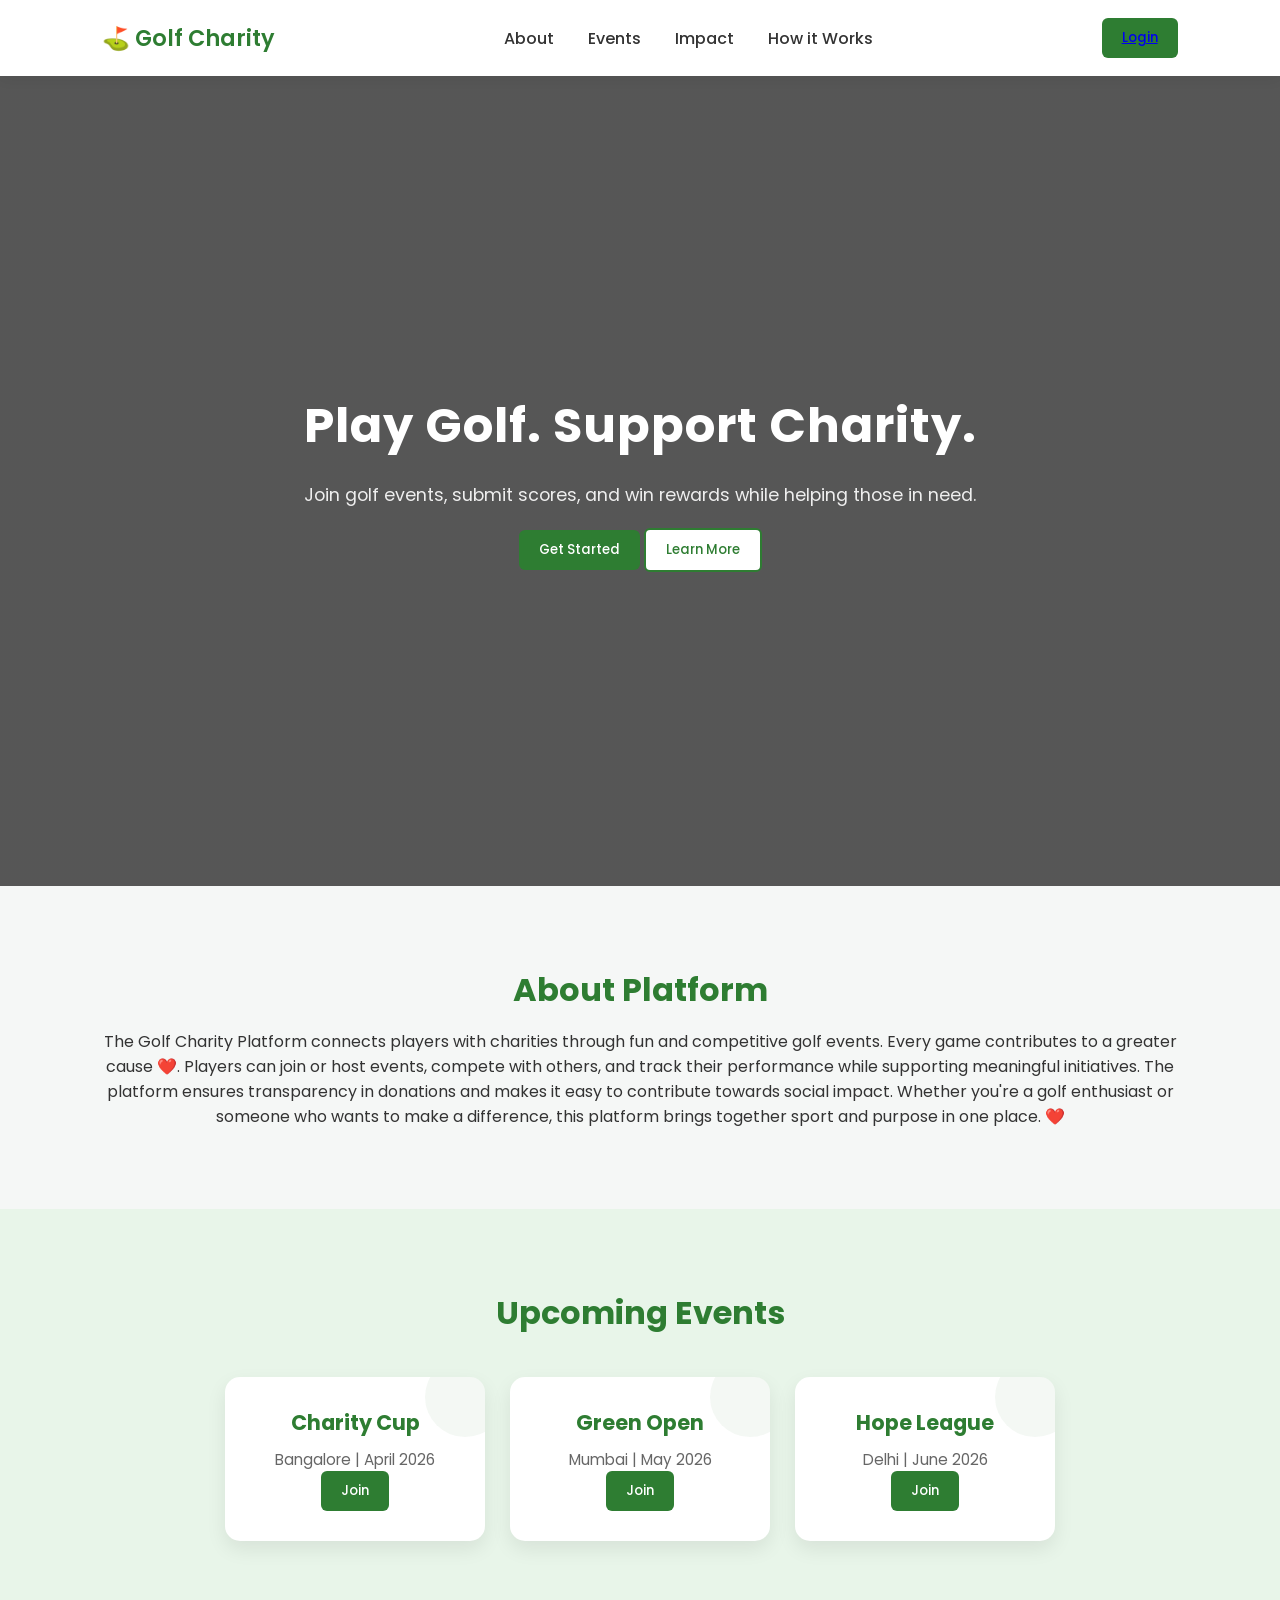
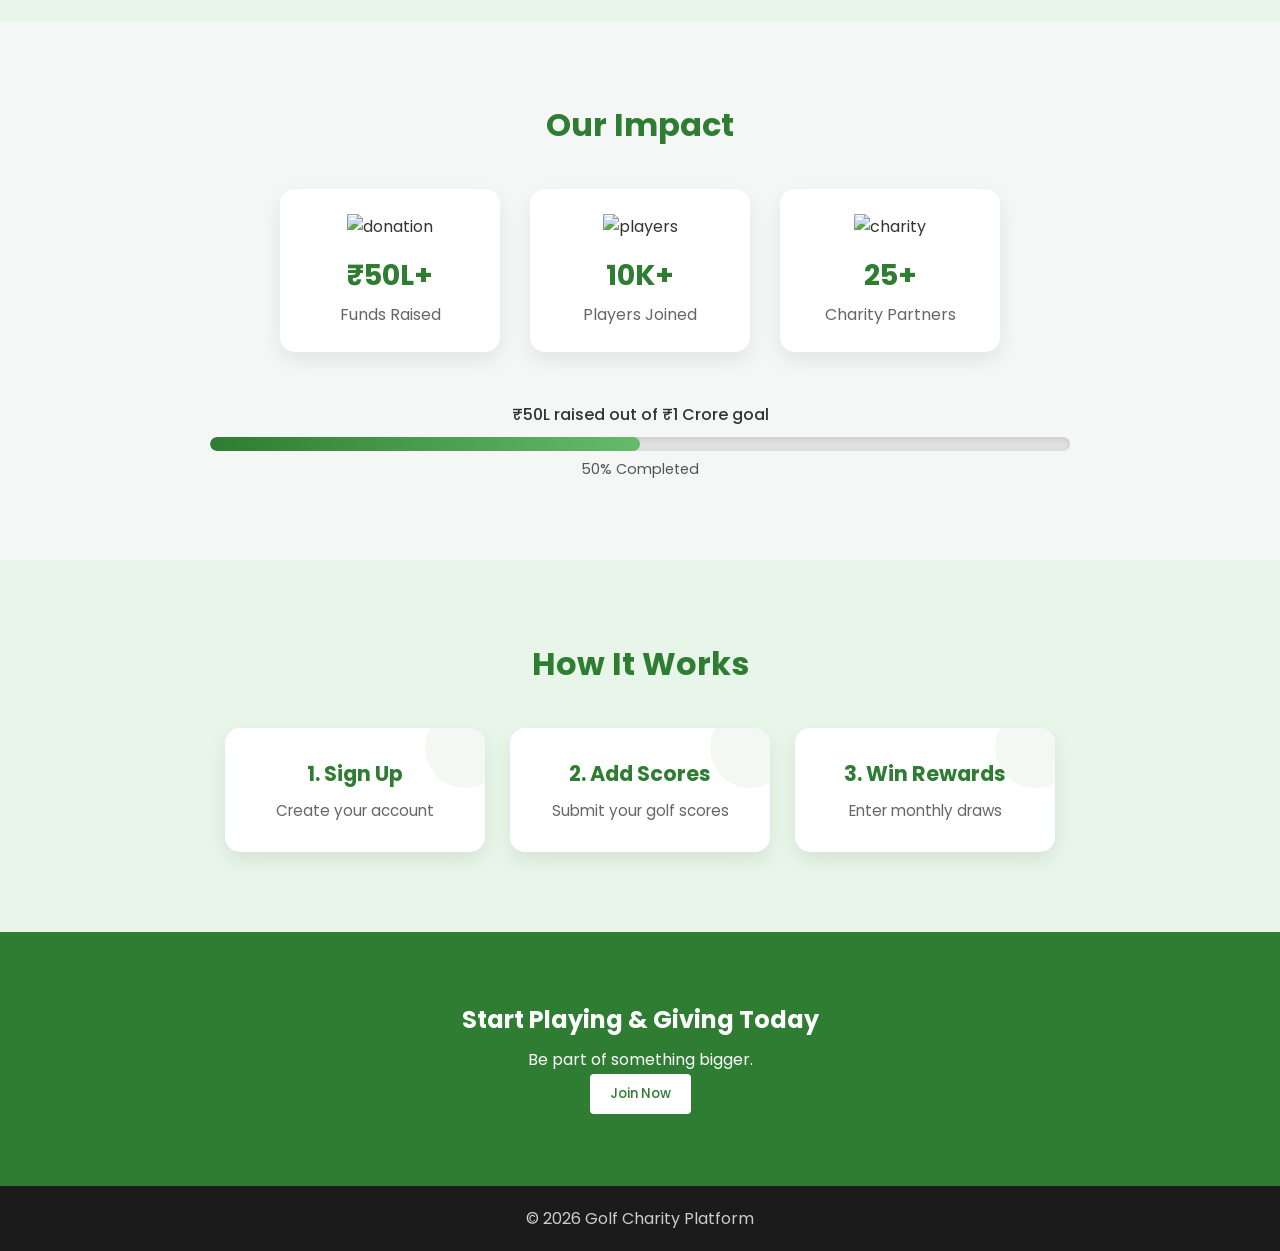
==== index.html @ 061b3ba7 "First commit" ====
<!DOCTYPE html>
<html lang="en">
<head>
  <meta charset="UTF-8">
  <meta name="viewport" content="width=device-width, initial-scale=1.0">
  <title>Golf Charity Platform</title>

  <link href="https://fonts.googleapis.com/css2?family=Poppins:wght@300;400;600&display=swap" rel="stylesheet">
  <link rel="stylesheet" href="css/style.css">
</head>

<body>

  <!-- NAVBAR -->
  <header class="navbar">
    <h2 class="logo">⛳ Golf Charity</h2>

    <div class="nav-links">
      <a href="#about">About</a>
      <a href="#events">Events</a>
      <a href="#impact">Impact</a>
      <a href="#how">How it Works</a>
    </div>

    <!-- NEW LOGIN DROPDOWN -->
    <div class="login-menu">
      <button class="btn btn-primary" >
        
          <a href="login.html">Login</a>
         <!-- <a href="login.html">Login</a> -->
      </button>
      <!-- <div class="dropdown">
       <a href="login.html?role=user">Login as User</a>
       <a href="login.html?role=admin">Login as Admin</a> -->

      <!-- <a href="signup.html?role=user">Signup as User</a>
      <a href="signup.html?role=admin">Signup as Admin</a> -->
      <!-- </div> -->
    </div>
  </header>


  <!-- HERO -->
  <section class="hero">
    <div>
      <h1>Play Golf. Support Charity.</h1>
      <p>Join golf events, submit scores, and win rewards while helping those in need.</p>

      <button class="btn btn-primary" onclick="window.location.href='login.html'">Get Started</button>
      <button class="btn btn-secondary" onclick="scrollToSection('about')">Learn More</button>
    </div>
  </section>

  


  <!-- ABOUT -->
  <section id="about" class="section">
    <h2>About Platform</h2>
    <p>
      The Golf Charity Platform connects players with charities through fun and competitive golf events. Every game contributes to a greater cause ❤️.

Players can join or host events, compete with others, and track their performance while supporting meaningful initiatives. The platform ensures transparency in donations and makes it easy to contribute towards social impact.

Whether you're a golf enthusiast or someone who wants to make a difference, this platform brings together sport and purpose in one place.
      ❤️
    </p>
  </section>


  <!-- EVENTS -->
  <section id="events" class="section light">
    <h2>Upcoming Events</h2>

    <div class="cards">
      <div class="card">
        <h3>Charity Cup</h3>
        <p>Bangalore | April 2026</p>
        <button class="btn btn-primary"  onclick="goToSignup()">Join</button>
      </div>

      <div class="card">
        <h3>Green Open</h3>
        <p>Mumbai | May 2026</p>
        <button class="btn btn-primary"  onclick="goToSignup()">Join</button>
      </div>

      <div class="card">
        <h3>Hope League</h3>
        <p>Delhi | June 2026</p>
        <button class="btn btn-primary"  onclick="goToSignup()">Join</button>
      </div>
    </div>
  </section>


  <!-- IMPACT -->
 <section id="impact" class="section">
  <h2>Our Impact</h2>

  <div class="impact">

    <div class="impact-card">
      <img src="https://cdn-icons-png.flaticon.com/512/3135/3135706.png" alt="donation">
      <h3>₹50L+</h3>
      <p>Funds Raised</p>
    </div>

    <div class="impact-card">
      <img src="https://cdn-icons-png.flaticon.com/512/847/847969.png" alt="players">
      <h3>10K+</h3>
      <p>Players Joined</p>
    </div>

    <div class="impact-card">
      <img src="https://cdn-icons-png.flaticon.com/512/1040/1040230.png" alt="charity">
      <h3>25+</h3>
      <p>Charity Partners</p>
    </div>
  </div>
   <!-- ADD HERE 👇 -->
  <div class="progress-box">
    <p>₹50L raised out of ₹1 Crore goal</p>

    <div class="progress-bar">
      <div class="progress-fill"></div>
    </div>

    <span class="progress-text">50% Completed</span>
  </div>
</section>


  <!-- HOW IT WORKS -->
  <section id="how" class="section light">
  <h2>How It Works</h2>

  <div class="cards">

    <!-- SIGNUP -->
    <a href="signup.html" class="card-link">
      <div class="card">
        <h3>1. Sign Up</h3>
        <p>Create your account</p>
      </div>
    </a>

    <!-- ADD SCORES -->
    <a href="login.html?redirect=addScore" class="card-link">
      <div class="card">
        <h3>2. Add Scores</h3>
        <p>Submit your golf scores</p>
      </div>
    </a>

    <!-- REWARDS -->
    <a href="login.html?redirect=rewards" class="card-link">
      <div class="card">
        <h3>3. Win Rewards</h3>
        <p>Enter monthly draws</p>
      </div>
    </a>

  </div>
</section>


  <!-- CTA -->
  <section class="cta">
    <h2>Start Playing & Giving Today</h2>
    <p>Be part of something bigger.</p>
    <button class="btn btn-secondary" onclick="goToSignup()">Join Now</button>
  </section>


  <!-- FOOTER -->
  <footer>
    <p>© 2026 Golf Charity Platform</p>
  </footer>

  <script src="js/index.js"></script>
</body>
</html>
---- css/style.css ----
* {
  margin: 0;
  padding: 0;
  box-sizing: border-box;
  font-family: 'Poppins', sans-serif;
}

body {
  background: #f5f7f6;
  color: #333;
  scroll-behavior: smooth;
}

/* NAVBAR */
.navbar {
  display: flex;
  justify-content: space-between;
  align-items: center;
  padding: 18px 8%;
  background: white;
  position: sticky;
  top: 0;
  z-index: 1000;
  box-shadow: 0 4px 12px rgba(0,0,0,0.05);
}

.logo {
  font-weight: 600;
  font-size: 1.4rem;
  color: #2e7d32;
}

.nav-links a {
  margin: 0 15px;
  text-decoration: none;
  color: #333;
  font-weight: 500;
  position: relative;
}

/* underline hover effect */
.nav-links a::after {
  content: "";
  position: absolute;
  width: 0%;
  height: 2px;
  bottom: -5px;
  left: 0;
  background: #2e7d32;
  transition: 0.3s;
}

.nav-links a:hover::after {
  width: 100%;
}

/* BUTTONS */
.btn {
  padding: 10px 20px;
  border-radius: 6px;
  border: none;
  cursor: pointer;
  font-weight: 500;
  transition: 0.3s;
}

.btn-primary {
  background: #2e7d32;
  color: white;
}

.btn-primary:hover {
  background: #256628;
}

.btn-secondary {
  background: white;
  border: 2px solid #2e7d32;
  color: #2e7d32;
}

.btn-secondary:hover {
  background: #2e7d32;
  color: white;
}

/* DROPDOWN LOGIN */
.login-menu {
  position: relative;
   
}

.dropdown{
  display: none;
  position: absolute;
  right: 0;
  top: 45px;
  background: white;
  border-radius: 8px;
  overflow: hidden;
  box-shadow: 0 8px 20px rgba(0,0,0,0.1);
  min-width: 160px;
}
.dropdown a {
  display: block;
  padding: 12px;
  cursor: pointer;
  transition: 0.2s;
}

.dropdown a:hover {
  background: #e8f5e9;
}

.login-menu:hover .dropdown {
  display: block;
}

.dropdown {
  display: none;
  position: absolute;
  right: 0;
  top: 45px;
  background: white;
  border-radius: 8px;
  overflow: hidden;
  box-shadow: 0 8px 20px rgba(0,0,0,0.1);
  min-width: 160px;
}

.dropdown a {
  display: block;
  padding: 12px;
  cursor: pointer;
  transition: 0.2s;
}

.dropdown a:hover {
  background: #e8f5e9;
}

.login-menu:hover .dropdown {
  display: block;
}

/* HERO */
.hero {
  height: 90vh;
  background: linear-gradient(rgba(0,0,0,0.65), rgba(0,0,0,0.65)),
              url('https://images.unsplash.com/photo-1599058917212-d750089bc07e');
  background-size: cover;
  background-position: center;
  display: flex;
  align-items: center;
  justify-content: center;
  text-align: center;
  color: white;
  padding: 0 20px;
}

.hero h1 {
  font-size: 3rem;
  letter-spacing: 1px;
}

.hero p {
  margin: 20px 0;
  font-size: 1.1rem;
  opacity: 0.9;
}

/* SECTIONS */
.section {
  padding: 80px 8%;
  text-align: center;
}

.section h2 {
  margin-bottom: 15px;
  font-size: 2rem;
  color: #2e7d32;
}

.light {
  background: #e8f5e9;
}




/* Make anchor behave like card */
.card-link {
  text-decoration: none;
  color: inherit;
  display: block;
}

/* Cards container (you already have, but enhanced) */
.cards {
  display: flex;
  gap: 25px;
  margin-top: 40px;
  flex-wrap: wrap;
  justify-content: center;
}

/* CARD STYLE */
.card {
  background: white;
  padding: 30px 20px;
  width: 260px;
  border-radius: 15px;
  text-align: center;
  box-shadow: 0 8px 20px rgba(0,0,0,0.08);
  transition: all 0.3s ease;
  position: relative;
  overflow: hidden;
}

/* Number styling (1,2,3) */
.card h3 {
  font-size: 1.3rem;
  color: #2e7d32;
  margin-bottom: 10px;
}

/* Description */
.card p {
  color: #666;
  font-size: 0.95rem;
}

/* Hover effect */
.card-link:hover .card {
  transform: translateY(-10px) scale(1.03);
  box-shadow: 0 15px 35px rgba(46,125,50,0.2);
}

/* Subtle top border animation */
.card::before {
  content: "";
  position: absolute;
  top: 0;
  left: 0;
  height: 4px;
  width: 0%;
  background: #2e7d32;
  transition: 0.3s;
}

.card-link:hover .card::before {
  width: 100%;
}

/* OPTIONAL: icon circle effect (future use) */
.card::after {
  content: "";
  position: absolute;
  width: 80px;
  height: 80px;
  background: rgba(46,125,50,0.05);
  border-radius: 50%;
  top: -20px;
  right: -20px;
}

/* Responsive */
@media (max-width: 768px) {
  .cards {
    flex-direction: column;
    align-items: center;
  }
}
/* IMPACT SECTION ENHANCED */
.impact {
  display: flex;
  justify-content: center;
  gap: 30px;
  flex-wrap: wrap;
  margin-top: 40px;
}

.impact-card {
  background: white;
  padding: 25px;
  border-radius: 15px;
  width: 220px;
  text-align: center;
  box-shadow: 0 8px 20px rgba(0,0,0,0.08);
  transition: 0.3s;
}

.impact-card img {
  width: 60px;
  margin-bottom: 15px;
}

.impact-card h3 {
  color: #2e7d32;
  font-size: 1.8rem;
}

.impact-card p {
  color: #666;
  margin-top: 5px;
}

/* Hover effect */
.impact-card:hover {
  transform: translateY(-10px) scale(1.03);
  box-shadow: 0 15px 30px rgba(0,0,0,0.12);
}

/* PROGRESS BOX */
.progress-box {
  margin-top: 50px;
  text-align: center;
}

.progress-box p {
  margin-bottom: 10px;
  font-weight: 500;
}

/* BAR */
.progress-bar {
  width: 80%;
  height: 14px;
  margin: auto;
  background: #e0e0e0;
  border-radius: 50px;
  overflow: hidden;
  box-shadow: inset 0 2px 5px rgba(0,0,0,0.1);
}

/* FILL WITH GRADIENT + ANIMATION */
.progress-fill {
  height: 100%;
  width: 0%;
  background: linear-gradient(90deg, #2e7d32, #66bb6a);
  border-radius: 50px;
  animation: loadProgress 2s ease forwards;
}

/* TEXT */
.progress-text {
  display: block;
  margin-top: 8px;
  font-size: 0.9rem;
  color: #555;
}

/* ANIMATION */
@keyframes loadProgress {
  from { width: 0; }
  to { width: 50%; }
}

/* CTA */
.cta {
  background: #2e7d32;
  color: white;
  padding: 70px 20px;
  text-align: center;
}

.cta h2 {
  margin-bottom: 10px;
}

/* FOOTER */
footer {
  background: #1b1b1b;
  color: #ccc;
  padding: 20px;
  text-align: center;
}

/* RESPONSIVE */
@media (max-width: 768px) {
  .hero h1 {
    font-size: 2rem;
  }

  .navbar {
    flex-direction: column;
  }

  .nav-links {
    margin: 10px 0;
  }

  .cards {
    flex-direction: column;
    align-items: center;
  }

  .impact {
    flex-direction: column;
    align-items: center;
  }
}
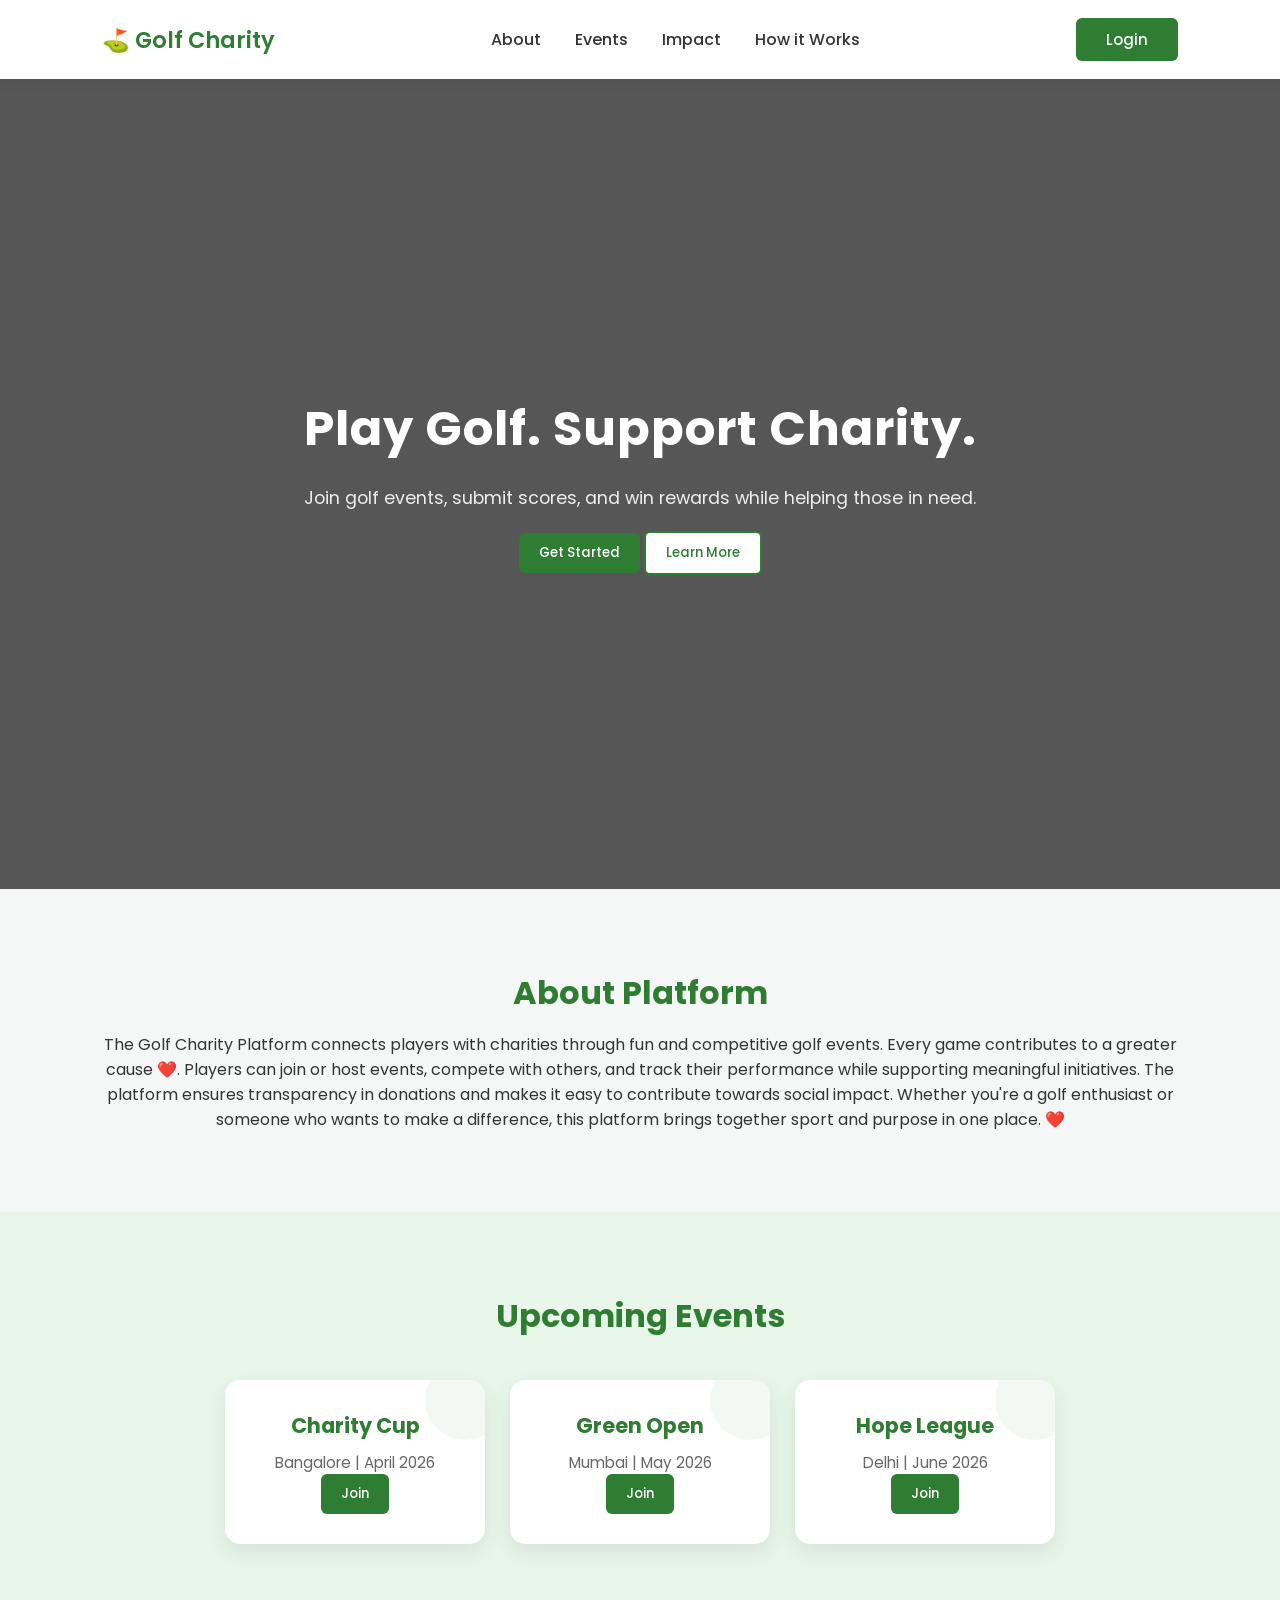
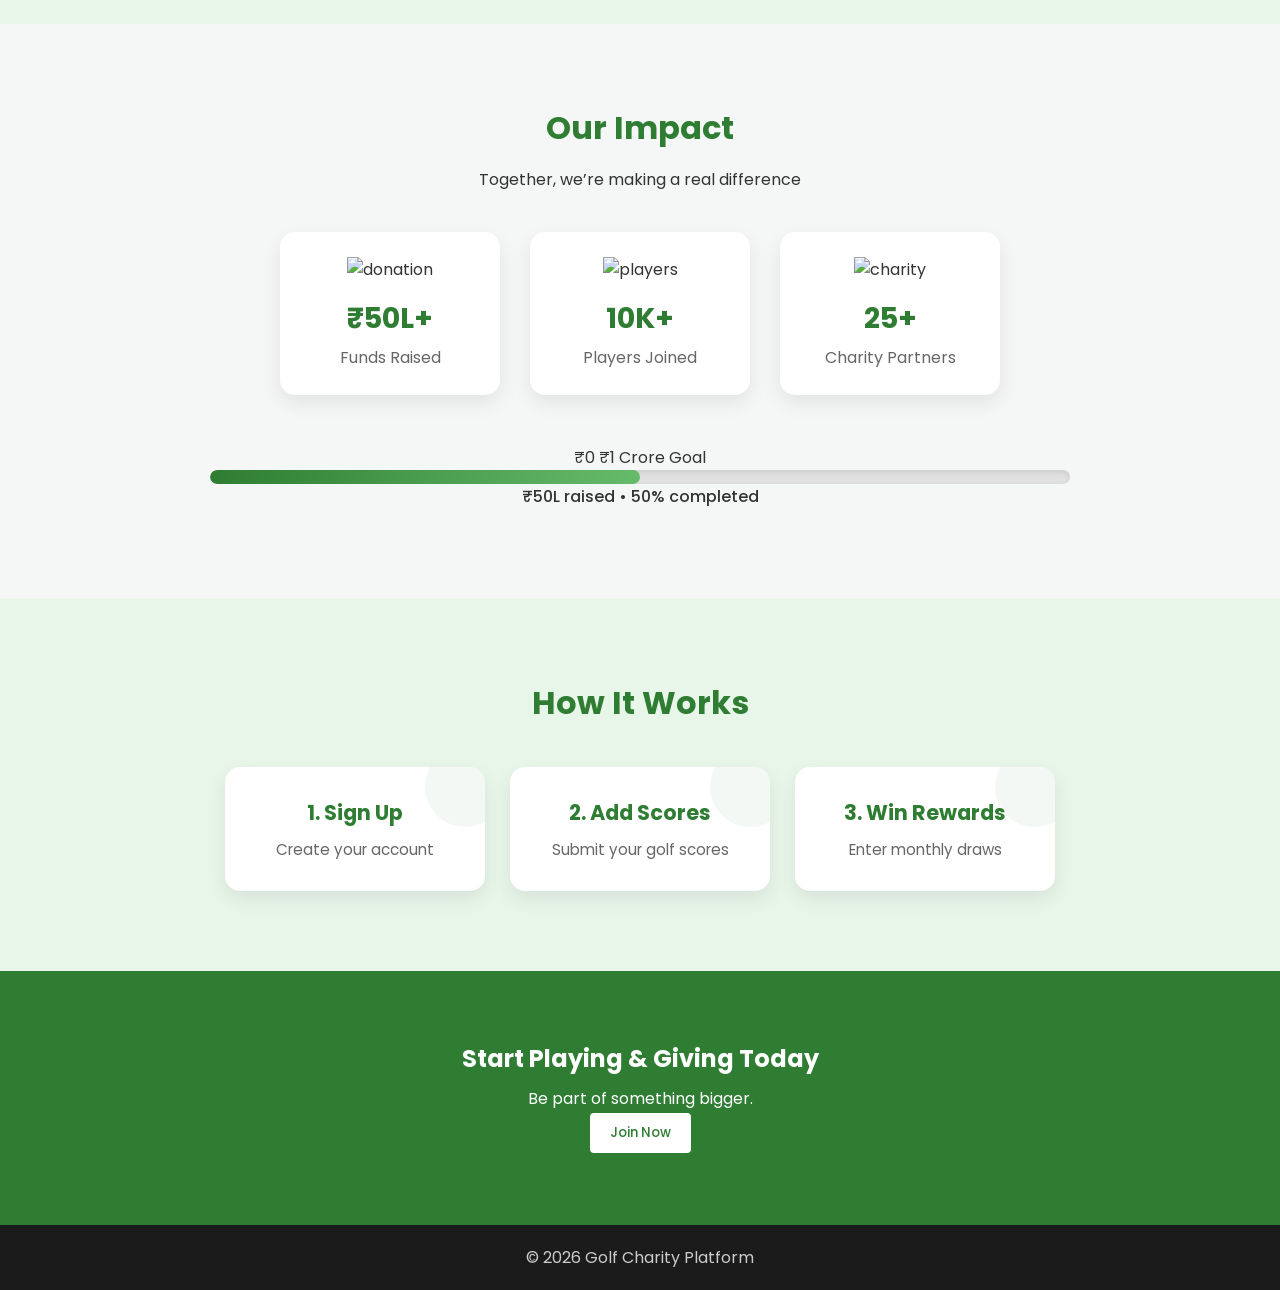
==== commit 552b18aa: "Fixed login issue and updated README" ====
--- a/index.html
+++ b/index.html
@@ -25,17 +25,9 @@
     <!-- NEW LOGIN DROPDOWN -->
     <div class="login-menu">
       <button class="btn btn-primary" >
-        
           <a href="login.html">Login</a>
          <!-- <a href="login.html">Login</a> -->
       </button>
-      <!-- <div class="dropdown">
-       <a href="login.html?role=user">Login as User</a>
-       <a href="login.html?role=admin">Login as Admin</a> -->
-
-      <!-- <a href="signup.html?role=user">Signup as User</a>
-      <a href="signup.html?role=admin">Signup as Admin</a> -->
-      <!-- </div> -->
     </div>
   </header>
 
@@ -97,36 +89,42 @@
   <!-- IMPACT -->
  <section id="impact" class="section">
   <h2>Our Impact</h2>
+  <p class="impact-subtitle">Together, we’re making a real difference</p>
 
   <div class="impact">
 
     <div class="impact-card">
       <img src="https://cdn-icons-png.flaticon.com/512/3135/3135706.png" alt="donation">
-      <h3>₹50L+</h3>
-      <p>Funds Raised</p>
+      <h3 class="impact-number">₹50L+</h3>
+      <p class="impact-label">Funds Raised</p>
     </div>
 
     <div class="impact-card">
       <img src="https://cdn-icons-png.flaticon.com/512/847/847969.png" alt="players">
-      <h3>10K+</h3>
-      <p>Players Joined</p>
+      <h3 class="impact-number">10K+</h3>
+      <p class="impact-label">Players Joined</p>
     </div>
 
     <div class="impact-card">
       <img src="https://cdn-icons-png.flaticon.com/512/1040/1040230.png" alt="charity">
-      <h3>25+</h3>
-      <p>Charity Partners</p>
+      <h3 class="impact-number">25+</h3>
+      <p class="impact-label">Charity Partners</p>
     </div>
+
   </div>
-   <!-- ADD HERE 👇 -->
+
+  <!-- Improved Progress -->
   <div class="progress-box">
-    <p>₹50L raised out of ₹1 Crore goal</p>
+    <div class="progress-header">
+      <span>₹0</span>
+      <span>₹1 Crore Goal</span>
+    </div>
 
     <div class="progress-bar">
       <div class="progress-fill"></div>
     </div>
 
-    <span class="progress-text">50% Completed</span>
+    <p class="progress-info">₹50L raised • 50% completed</p>
   </div>
 </section>
 
--- a/css/style.css
+++ b/css/style.css
@@ -85,63 +85,15 @@
 }
 
 /* DROPDOWN LOGIN */
-.login-menu {
-  position: relative;
-   
-}
-
-.dropdown{
-  display: none;
-  position: absolute;
-  right: 0;
-  top: 45px;
-  background: white;
-  border-radius: 8px;
-  overflow: hidden;
-  box-shadow: 0 8px 20px rgba(0,0,0,0.1);
-  min-width: 160px;
-}
-.dropdown a {
-  display: block;
-  padding: 12px;
-  cursor: pointer;
-  transition: 0.2s;
-}
-
-.dropdown a:hover {
-  background: #e8f5e9;
-}
-
-.login-menu:hover .dropdown {
-  display: block;
-}
-
-.dropdown {
-  display: none;
-  position: absolute;
-  right: 0;
-  top: 45px;
-  background: white;
-  border-radius: 8px;
-  overflow: hidden;
-  box-shadow: 0 8px 20px rgba(0,0,0,0.1);
-  min-width: 160px;
-}
-
-.dropdown a {
-  display: block;
-  padding: 12px;
-  cursor: pointer;
-  transition: 0.2s;
-}
-
-.dropdown a:hover {
-  background: #e8f5e9;
-}
-
-.login-menu:hover .dropdown {
-  display: block;
-}
+.login-menu a{
+  padding: 10px;
+   color: white;
+     text-decoration: none;
+     font-size: 15px;
+      font-weight: 500;
+}
+
+
 
 /* HERO */
 .hero {
